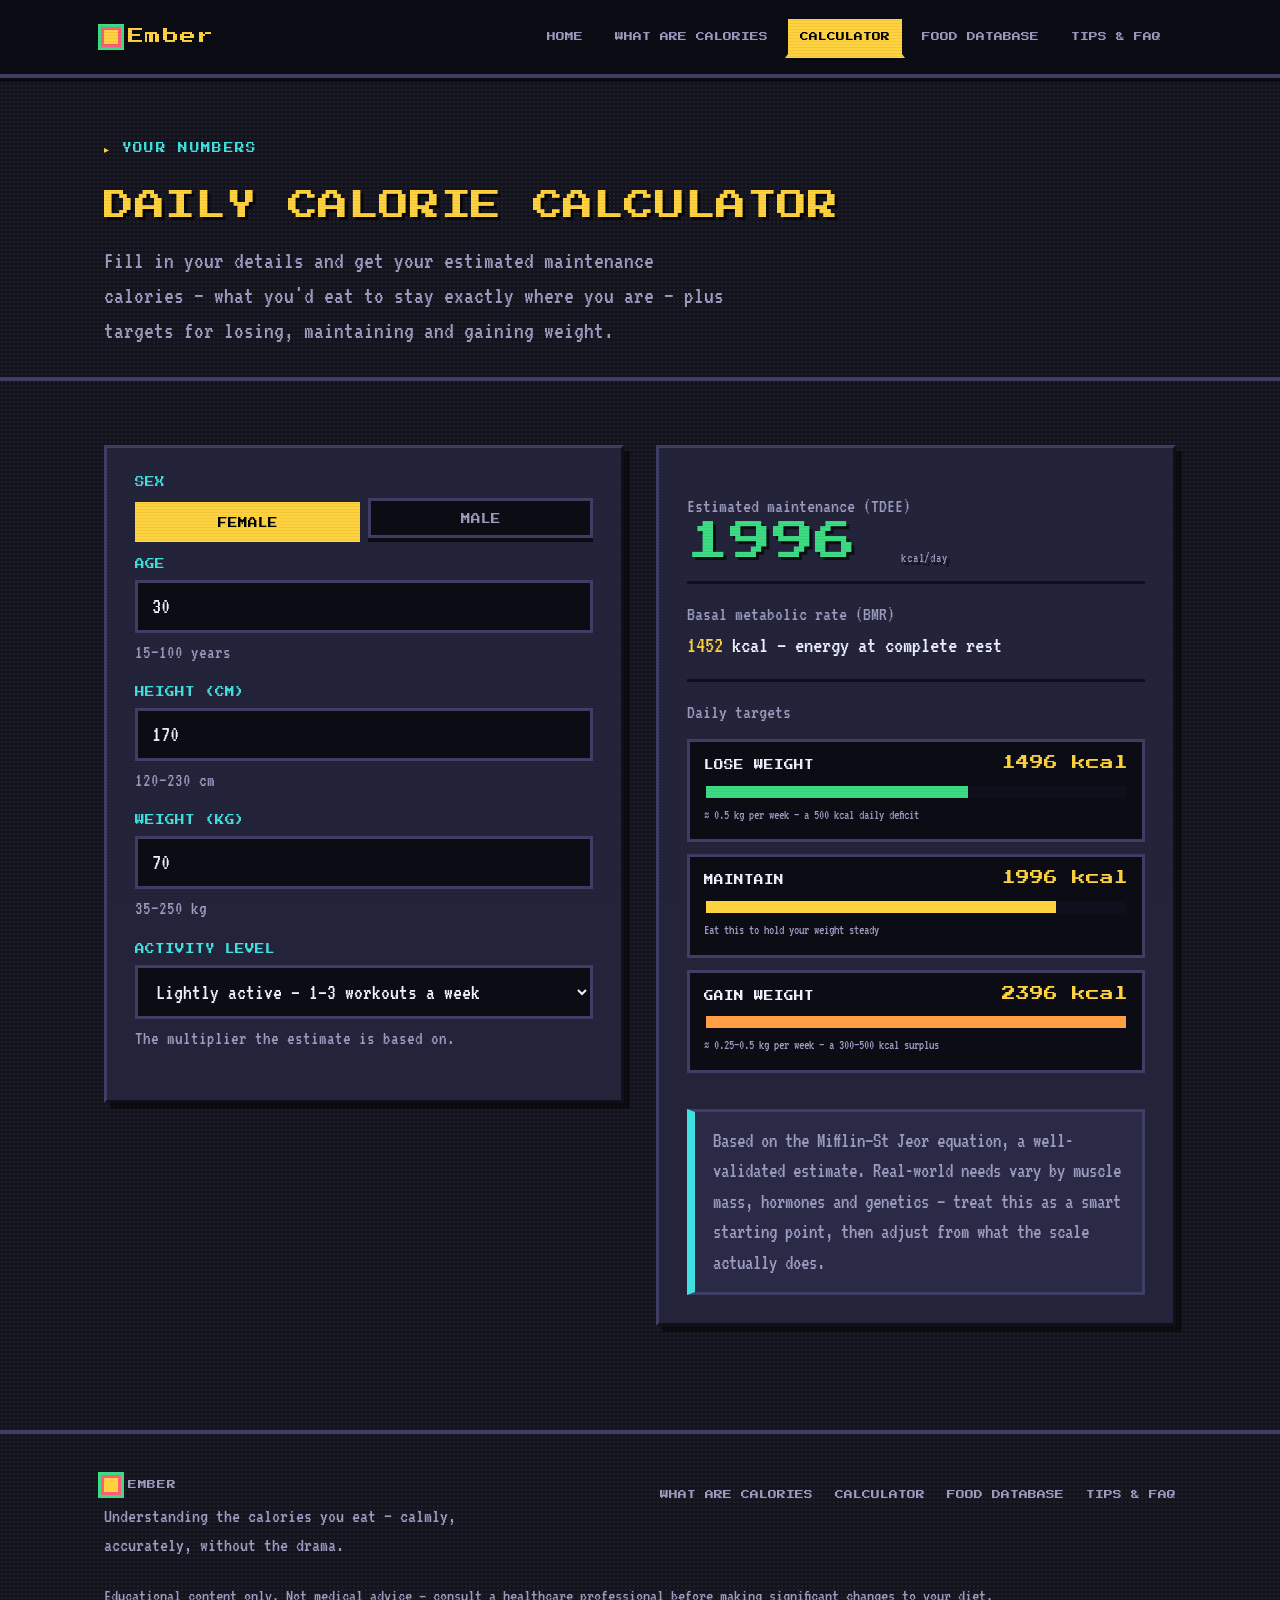
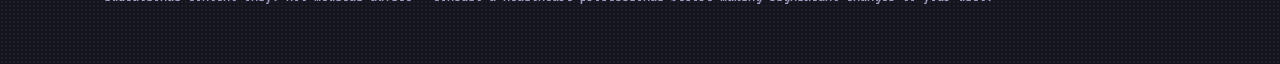
==== calculator.html @ fd805e04 "Add files via upload" ====
<!DOCTYPE html>
<html lang="en">
<head>
<meta charset="UTF-8">
<meta name="viewport" content="width=device-width, initial-scale=1.0">
<title>Calorie Calculator — Ember</title>
<meta name="description" content="Calculate your daily maintenance calories with the Mifflin-St Jeor formula, then see what eating for loss, maintenance or gain looks like.">
<link rel="preconnect" href="https://fonts.googleapis.com">
<link rel="preconnect" href="https://fonts.gstatic.com" crossorigin>
<link href="https://fonts.googleapis.com/css2?family=Press+Start+2P&family=VT323&display=swap" rel="stylesheet">
<link rel="stylesheet" href="styles.css">
</head>
<body>

<header class="site">
  <div class="wrap nav-inner">
    <a class="logo" href="index.html"><span class="dot"></span>Ember</a>
    <nav aria-label="Main">
      <ul>
        <li><a class="nav-link" href="index.html">Home</a></li>
        <li><a class="nav-link" href="what-are-calories.html">What are calories</a></li>
        <li><a class="nav-link active" href="calculator.html">Calculator</a></li>
        <li><a class="nav-link" href="foods.html">Food database</a></li>
        <li><a class="nav-link" href="tips.html">Tips &amp; FAQ</a></li>
      </ul>
    </nav>
  </div>
</header>

<main>
  <section class="page-hero">
    <div class="wrap">
      <p class="eyebrow">Your numbers</p>
      <h1>Daily calorie calculator</h1>
      <p class="lede">Fill in your details and get your estimated maintenance calories — what you'd eat to stay exactly where you are — plus targets for losing, maintaining and gaining weight.</p>
    </div>
  </section>

  <section>
    <div class="wrap calc-wrap">

      <!-- Inputs -->
      <form class="calc-panel" id="calcForm" novalidate>
        <div class="field">
          <label id="sexLabel">Sex</label>
          <div class="seg" role="radiogroup" aria-labelledby="sexLabel">
            <button type="button" class="toggle on" data-sex="female" aria-pressed="true">Female</button>
            <button type="button" class="toggle" data-sex="male" aria-pressed="false">Male</button>
          </div>
        </div>

        <div class="field">
          <label for="age">Age</label>
          <input type="number" id="age" min="15" max="100" value="30" inputmode="numeric">
          <div class="hint">15–100 years</div>
        </div>

        <div class="field">
          <label for="height">Height (cm)</label>
          <input type="number" id="height" min="120" max="230" value="170" inputmode="numeric">
          <div class="hint">120–230 cm</div>
        </div>

        <div class="field">
          <label for="weight">Weight (kg)</label>
          <input type="number" id="weight" min="35" max="250" value="70" inputmode="numeric">
          <div class="hint">35–250 kg</div>
        </div>

        <div class="field">
          <label for="activity">Activity level</label>
          <select id="activity">
            <option value="1.2">Sedentary — desk job, little exercise</option>
            <option value="1.375" selected>Lightly active — 1–3 workouts a week</option>
            <option value="1.55">Moderately active — 3–5 workouts a week</option>
            <option value="1.725">Very active — 6–7 workouts a week</option>
            <option value="1.9">Extremely active — physical job + training</option>
          </select>
          <div class="hint">The multiplier the estimate is based on.</div>
        </div>
      </form>

      <!-- Results -->
      <aside class="result-panel" aria-live="polite">
        <div class="result-row" style="border-top:none">
          <div class="label">Estimated maintenance (TDEE)</div>
          <div class="big-number"><span id="tdee">0</span> <small>kcal/day</small></div>
        </div>

        <div class="result-row">
          <div class="label">Basal metabolic rate (BMR)</div>
          <div class="value"><span id="bmr">0</span> kcal — energy at complete rest</div>
        </div>

        <div class="result-row">
          <div class="label">Daily targets</div>
          <div class="plan" style="margin-top:12px">
            <div class="plan-item plan-lose">
              <div class="row"><span class="tag">Lose weight</span><span class="kcal"><span id="cut">0</span> kcal</span></div>
              <div class="bar-track"><div class="bar-fill" id="cutBar" style="width:0%"></div></div>
              <div style="color:var(--muted);font-size:0.85rem;margin-top:6px">≈ 0.5 kg per week — a 500 kcal daily deficit</div>
            </div>
            <div class="plan-item plan-main">
              <div class="row"><span class="tag">Maintain</span><span class="kcal"><span id="maintain">0</span> kcal</span></div>
              <div class="bar-track"><div class="bar-fill" id="mainBar" style="width:0%"></div></div>
              <div style="color:var(--muted);font-size:0.85rem;margin-top:6px">Eat this to hold your weight steady</div>
            </div>
            <div class="plan-item plan-gain">
              <div class="row"><span class="tag">Gain weight</span><span class="kcal"><span id="gain">0</span> kcal</span></div>
              <div class="bar-track"><div class="bar-fill" id="gainBar" style="width:0%"></div></div>
              <div style="color:var(--muted);font-size:0.85rem;margin-top:6px">≈ 0.25–0.5 kg per week — a 300–500 kcal surplus</div>
            </div>
          </div>
        </div>

        <div class="note">
          Based on the Mifflin–St Jeor equation, a well-validated estimate. Real-world needs vary by muscle mass, hormones and genetics — treat this as a smart starting point, then adjust from what the scale actually does.
        </div>
      </aside>
    </div>
  </section>
</main>

<footer class="site">
  <div class="wrap">
    <div class="footer-grid">
      <div>
        <a class="logo" href="index.html" style="margin-bottom:10px"><span class="dot"></span>Ember</a>
        <p>Understanding the calories you eat — calmly, accurately, without the drama.</p>
      </div>
      <ul>
        <li><a href="what-are-calories.html">What are calories</a></li>
        <li><a href="calculator.html">Calculator</a></li>
        <li><a href="foods.html">Food database</a></li>
        <li><a href="tips.html">Tips &amp; FAQ</a></li>
      </ul>
    </div>
    <p class="disclaimer">Educational content only. Not medical advice — consult a healthcare professional before making significant changes to your diet.</p>
  </div>
</footer>

<script>
(function () {
  var els = {
    female: null, male: null,
    age: document.getElementById('age'),
    height: document.getElementById('height'),
    weight: document.getElementById('weight'),
    activity: document.getElementById('activity'),
    tdee: document.getElementById('tdee'),
    bmr: document.getElementById('bmr'),
    cut: document.getElementById('cut'),
    maintain: document.getElementById('maintain'),
    gain: document.getElementById('gain'),
    cutBar: document.getElementById('cutBar'),
    mainBar: document.getElementById('mainBar'),
    gainBar: document.getElementById('gainBar')
  };
  els.female = document.querySelector('.toggle[data-sex="female"]');
  els.male = document.querySelector('.toggle[data-sex="male"]');

  var sex = 'female';

  function clamp(v, min, max, fallback) {
    v = parseFloat(v);
    if (isNaN(v)) return fallback;
    return Math.min(max, Math.max(min, v));
  }

  function calculate() {
    var age = clamp(els.age.value, 15, 100, 30);
    var h = clamp(els.height.value, 120, 230, 170);
    var w = clamp(els.weight.value, 35, 250, 70);
    var mult = parseFloat(els.activity.value) || 1.375;

    var bmr = 10 * w + 6.25 * h - 5 * age + (sex === 'male' ? 5 : -161);
    var tdee = bmr * mult;

    var cut = Math.round(tdee - 500);
    var maintain = Math.round(tdee);
    var gain = Math.round(tdee + 400);

    els.bmr.textContent = Math.round(bmr);
    els.tdee.textContent = maintain;
    els.cut.textContent = cut;
    els.maintain.textContent = maintain;
    els.gain.textContent = gain;

    var maxVal = Math.max(cut, maintain, gain) || 1;
    els.cutBar.style.width = (cut / maxVal * 100) + '%';
    els.mainBar.style.width = (maintain / maxVal * 100) + '%';
    els.gainBar.style.width = (gain / maxVal * 100) + '%';
  }

  function setSex(s) {
    sex = s;
    els.female.classList.toggle('on', s === 'female');
    els.male.classList.toggle('on', s === 'male');
    els.female.setAttribute('aria-pressed', s === 'female');
    els.male.setAttribute('aria-pressed', s === 'male');
    calculate();
  }

  els.female.addEventListener('click', function () { setSex('female'); });
  els.male.addEventListener('click', function () { setSex('male'); });

  ['age', 'height', 'weight'].forEach(function (id) {
    document.getElementById(id).addEventListener('input', calculate);
  });
  els.activity.addEventListener('change', calculate);

  calculate();
})();
</script>
</body>
</html>
---- styles.css ----
/* ============================================================
   EMBER — PIXEL GAME UI
   Retro arcade HUD: Press Start 2P (display) + VT323 (body)
   NES beveled panels · segmented HP-style bars · chunky buttons
   ============================================================ */

:root {
  /* arcade palette — colors are semantic, not decorative:
     yellow = primary energy, green = on-budget/success,
     pink = warning/over, cyan = info, orange = surplus */
  --bg: #14141f;
  --panel: #23233a;
  --panel-2: #2a2a46;
  --frame-light: #3f3f66;
  --frame-dark: #10101c;
  --ink: #0c0c15;
  --text: #eef2ff;
  --muted: #9b9bc0;
  --accent: #ffd23f;      /* retro yellow */
  --accent-pink: #ff5c7a; /* warning / red */
  --green: #3ddc84;       /* success */
  --cyan: #41e0e0;        /* info */
  --orange: #ff9f45;      /* surplus / gain */
  --purple: #b18cff;

  --font-display: "Press Start 2P", "Courier New", monospace;
  --font-body: "VT323", "Courier New", monospace;
  --radius: 0px;
  --radius-sm: 0px;
  --maxw: 1120px;
}

* { box-sizing: border-box; }

html { scroll-behavior: smooth; }

body {
  margin: 0;
  font-family: var(--font-body);
  font-size: 21px;
  line-height: 1.45;
  color: var(--text);
  background-color: var(--bg);
  /* pixel dot-matrix background */
  background-image: radial-gradient(rgba(255,255,255,0.05) 1px, transparent 1px);
  background-size: 4px 4px;
  image-rendering: pixelated;
  -webkit-font-smoothing: none;
}

/* CRT scanlines overlay */
body::after {
  content: "";
  position: fixed;
  inset: 0;
  pointer-events: none;
  z-index: 9999;
  background: repeating-linear-gradient(0deg, rgba(0,0,0,0.14) 0 1px, transparent 1px 3px);
  opacity: 0.35;
}

::selection { background: var(--accent); color: #000; }

/* ---------- Typography ---------- */

h1, h2, h3, .display {
  font-family: var(--font-display);
  font-weight: 400;
  line-height: 1.5;
  letter-spacing: 0.02em;
  text-transform: uppercase;
  margin: 0;
  text-wrap: balance;
}

h1 {
  font-size: clamp(1.15rem, 3vw, 1.9rem);
  color: var(--accent);
  text-shadow: 3px 3px 0 rgba(0,0,0,0.6);
}
h2 {
  font-size: clamp(0.95rem, 2.4vw, 1.3rem);
  color: var(--accent);
  text-shadow: 2px 2px 0 rgba(0,0,0,0.6);
}
h3 { font-size: 0.85rem; color: var(--text); }

p { margin: 0 0 1em; text-wrap: pretty; }

.lede {
  font-size: 1.15em;
  color: var(--muted);
  max-width: 62ch;
}

.eyebrow {
  font-family: var(--font-display);
  font-size: 0.6rem;
  letter-spacing: 0.14em;
  text-transform: uppercase;
  color: var(--cyan);
  margin: 0 0 0.9rem;
}
.eyebrow::before { content: "▸ "; color: var(--accent); }

a { color: var(--cyan); text-decoration: none; }
a:hover { color: var(--accent); }

/* ---------- Layout ---------- */

.wrap {
  max-width: var(--maxw);
  margin: 0 auto;
  padding: 0 24px;
}

section { padding: 64px 0; }

.section-head { max-width: 640px; margin-bottom: 36px; }

/* ---------- HUD header / nav ---------- */

header.site {
  position: sticky;
  top: 0;
  z-index: 50;
  background: var(--ink);
  border-bottom: 4px solid var(--frame-light);
  box-shadow: 0 4px 0 rgba(0,0,0,0.5);
}

.nav-inner {
  display: flex;
  align-items: center;
  justify-content: space-between;
  gap: 20px;
  height: 74px;
}

.logo {
  font-family: var(--font-display);
  font-size: 1rem;
  color: var(--accent);
  text-decoration: none;
  display: flex;
  align-items: center;
  gap: 10px;
  white-space: nowrap;
  letter-spacing: 0.08em;
}

.logo .dot {
  width: 14px; height: 14px;
  display: inline-block;
  background: var(--accent);
  box-shadow: 0 0 0 3px var(--accent-pink), 0 0 0 6px var(--green);
}

nav ul {
  display: flex;
  list-style: none;
  margin: 0;
  padding: 0;
  gap: 2px;
}

nav a.nav-link {
  display: inline-block;
  padding: 12px 12px 10px;
  font-family: var(--font-display);
  font-size: 0.55rem;
  line-height: 1.4;
  text-decoration: none;
  text-transform: uppercase;
  color: var(--muted);
  border: 3px solid transparent;
  border-bottom-width: 4px;
  transition: color .1s, background .1s;
}

nav a.nav-link:hover { color: var(--text); background: var(--panel); }

nav a.nav-link.active {
  color: #000;
  background: var(--accent);
  border-color: var(--ink);
  border-bottom-color: var(--accent);
  text-shadow: none;
}

nav a.nav-link:focus-visible,
.btn:focus-visible,
.filter:focus-visible,
.toggle:focus-visible,
input:focus-visible,
select:focus-visible,
details summary:focus-visible {
  outline: 3px dashed var(--accent);
  outline-offset: 2px;
}

/* ---------- Pixel buttons ---------- */

.btn {
  display: inline-block;
  padding: 15px 22px 13px;
  font-family: var(--font-display);
  font-size: 0.65rem;
  text-transform: uppercase;
  letter-spacing: 0.05em;
  text-decoration: none;
  border: 3px solid var(--ink);
  box-shadow: 0 6px 0 var(--ink);
  cursor: pointer;
  transition: transform .05s, box-shadow .05s, filter .1s;
  image-rendering: pixelated;
}

.btn:hover { filter: brightness(1.12); }

.btn:active {
  transform: translateY(5px);
  box-shadow: 0 1px 0 var(--ink);
}

.btn-primary { background: var(--accent); color: #000; text-shadow: none; }
.btn-primary:hover { background: var(--orange); }

.btn-ghost {
  background: var(--panel);
  color: var(--text);
  box-shadow: 0 6px 0 var(--ink);
  border-color: var(--frame-light);
}
.btn-ghost:hover { background: var(--panel-2); color: var(--accent); }

/* ---------- Hero (home) ---------- */

.hero {
  padding: 84px 0 60px;
  border-bottom: 4px solid var(--frame-light);
  background:
    radial-gradient(600px 260px at 85% -10%, rgba(255,92,122,0.14) 0%, transparent 60%),
    radial-gradient(500px 240px at 0% 110%, rgba(65,224,224,0.12) 0%, transparent 55%);
}

.hero-grid {
  display: grid;
  grid-template-columns: 1.15fr 0.85fr;
  gap: 56px;
  align-items: center;
}

.hero .lede { margin: 22px 0 30px; }

.hero-actions { display: flex; gap: 14px; flex-wrap: wrap; }

/* NES window frame shared by panels */
.panel {
  background: var(--panel);
  border: 3px solid;
  border-color: var(--frame-light) var(--frame-dark) var(--frame-dark) var(--frame-light);
  box-shadow: 6px 6px 0 rgba(0,0,0,0.5);
}

/* macro "status screen" card */

.macro-card {
  padding: 26px 28px 30px;
  background: var(--panel);
  border: 3px solid;
  border-color: var(--frame-light) var(--frame-dark) var(--frame-dark) var(--frame-light);
  box-shadow: 6px 6px 0 rgba(0,0,0,0.5);
}

.macro-card h3 { color: var(--accent); margin-bottom: 6px; }
.macro-card .sub { color: var(--muted); font-size: 1em; margin-bottom: 20px; }

.donut-wrap { display: flex; align-items: center; gap: 26px; }

.legend { list-style: none; margin: 0; padding: 0; display: grid; gap: 12px; flex: 1; }

.legend li {
  display: grid;
  grid-template-columns: 18px 1fr auto;
  gap: 10px;
  align-items: center;
}

.legend .swatch {
  width: 18px; height: 18px;
  display: inline-block;
  border: 2px solid #000;
}

.legend .lbl { color: var(--muted); }
.legend .val { font-family: var(--font-display); font-size: 0.7rem; color: var(--text); }

/* ---------- Principles (numbered, game quest list) ---------- */

.principles {
  counter-reset: prin;
  display: grid;
  grid-template-columns: repeat(3, 1fr);
  gap: 24px;
  list-style: none;
  margin: 0;
  padding: 0;
}

.principles li {
  counter-increment: prin;
  background: var(--panel);
  border: 3px solid;
  border-color: var(--frame-light) var(--frame-dark) var(--frame-dark) var(--frame-light);
  box-shadow: 5px 5px 0 rgba(0,0,0,0.5);
  padding: 20px 20px 18px;
}

.principles li::before {
  content: "★ 0" counter(prin);
  font-family: var(--font-display);
  font-size: 0.6rem;
  color: var(--accent);
  display: block;
  margin-bottom: 14px;
}

.principles h3 { margin-bottom: 8px; }
.principles p { color: var(--muted); margin: 0; }

/* ---------- Explore cards ---------- */

.explore-grid {
  display: grid;
  grid-template-columns: repeat(3, 1fr);
  gap: 24px;
}

.explore-card {
  display: block;
  text-decoration: none;
  color: inherit;
  padding: 24px 22px 20px;
  background: var(--panel);
  border: 3px solid;
  border-color: var(--frame-light) var(--frame-dark) var(--frame-dark) var(--frame-light);
  box-shadow: 5px 5px 0 rgba(0,0,0,0.5);
  transition: transform .1s, background .1s;
}

.explore-card:hover {
  transform: translate(-2px, -2px);
  background: var(--panel-2);
  color: var(--text);
}

.explore-card .num {
  font-family: var(--font-display);
  color: var(--accent);
  font-size: 0.6rem;
}

.explore-card h3 { margin: 12px 0 8px; }
.explore-card p { color: var(--muted); margin: 0 0 16px; }
.explore-card .go { font-family: var(--font-display); font-size: 0.6rem; color: var(--cyan); }
.explore-card:hover .go { color: var(--accent); }

/* ---------- Page hero (subpages) ---------- */

.page-hero {
  padding: 64px 0 28px;
  border-bottom: 4px solid var(--frame-light);
}

.page-hero .wrap { display: grid; gap: 14px; }
.page-hero .lede { margin: 0; }

/* ---------- Generic two-col ---------- */

.two-col { display: grid; grid-template-columns: 1fr 1fr; gap: 48px; align-items: start; }

/* ---------- Def / stat tiles ---------- */

.def-grid { display: grid; grid-template-columns: repeat(3, 1fr); gap: 24px; }

.def-item {
  padding: 20px;
  background: var(--panel);
  border: 3px solid;
  border-color: var(--frame-light) var(--frame-dark) var(--frame-dark) var(--frame-light);
  box-shadow: 5px 5px 0 rgba(0,0,0,0.5);
}

.def-item .k {
  font-family: var(--font-display);
  font-size: 0.95rem;
  font-weight: 400;
  color: var(--accent);
  display: block;
  margin-bottom: 8px;
}
.def-item .v { color: var(--muted); }
.def-item .v strong { color: var(--text); }

/* ---------- Tables (pixel grid) ---------- */

table.data {
  width: 100%;
  border-collapse: collapse;
  border: 3px solid var(--frame-light);
  box-shadow: 5px 5px 0 rgba(0,0,0,0.5);
}

table.data th, table.data td {
  text-align: left;
  padding: 12px 16px;
  border: 2px solid var(--ink);
  font-size: 1em;
}

table.data thead th {
  font-family: var(--font-display);
  font-size: 0.58rem;
  letter-spacing: 0.06em;
  color: var(--accent);
  background: var(--panel-2);
}

table.data tbody tr:nth-child(even) td { background: #262640; }
table.data td.num { font-variant-numeric: tabular-nums; color: var(--accent); font-family: var(--font-display); font-size: 0.7rem; }

/* ---------- Myth / reality ---------- */

.myth {
  background: var(--panel);
  border: 3px solid var(--ink);
  border-left: 8px solid var(--accent-pink);
  box-shadow: 4px 4px 0 rgba(0,0,0,0.5);
  padding: 18px 22px;
  margin-bottom: 16px;
}

.myth .m {
  font-family: var(--font-display);
  font-size: 0.55rem;
  color: var(--accent-pink);
  margin-bottom: 6px;
}
.myth p { margin: 0; color: var(--muted); }
.myth p strong { color: var(--green); }

/* ---------- Calculator ---------- */

.calc-wrap {
  display: grid;
  grid-template-columns: 1fr 1fr;
  gap: 32px;
  align-items: start;
}

.calc-panel, .result-panel {
  padding: 28px;
  background: var(--panel);
  border: 3px solid;
  border-color: var(--frame-light) var(--frame-dark) var(--frame-dark) var(--frame-light);
  box-shadow: 6px 6px 0 rgba(0,0,0,0.5);
}

.field { margin-bottom: 20px; }

.field label {
  display: block;
  font-family: var(--font-display);
  font-size: 0.6rem;
  text-transform: uppercase;
  margin-bottom: 8px;
  color: var(--cyan);
}

.field .hint { color: var(--muted); font-size: 0.9em; margin-top: 6px; }

.field input[type="number"] {
  width: 100%;
  padding: 12px 14px;
  font-family: var(--font-body);
  font-size: 1.1em;
  color: var(--text);
  border: 3px solid var(--frame-light);
  background: var(--ink);
}

.field input[type="number"]:focus {
  outline: none;
  border-color: var(--accent);
  background: #15151f;
}

/* segmented sex toggle */
.seg { display: grid; grid-template-columns: 1fr 1fr; gap: 8px; }

.toggle {
  padding: 13px 8px 11px;
  text-align: center;
  font-family: var(--font-display);
  font-size: 0.6rem;
  text-transform: uppercase;
  border: 3px solid var(--frame-light);
  background: var(--ink);
  color: var(--muted);
  cursor: pointer;
  box-shadow: 0 4px 0 var(--ink);
}

.toggle:hover { color: var(--text); border-color: var(--accent); }

.toggle.on {
  background: var(--accent);
  border-color: var(--accent);
  color: #000;
  box-shadow: none;
  transform: translateY(4px);
}

.field select {
  width: 100%;
  padding: 12px 14px;
  font-family: var(--font-body);
  font-size: 1.05em;
  color: var(--text);
  border: 3px solid var(--frame-light);
  background: var(--ink);
  cursor: pointer;
}
.field select option { background: var(--panel); color: var(--text); }

/* result panel */
.result-panel { position: sticky; top: 100px; }

.big-number {
  font-family: var(--font-display);
  font-size: 2.6rem;
  line-height: 1;
  color: var(--green);
  text-shadow: 3px 3px 0 rgba(0,0,0,0.6);
  letter-spacing: 0.02em;
}
.big-number small { font-size: 0.85rem; color: var(--muted); font-family: var(--font-body); }

.result-row { border-top: 3px solid var(--frame-dark); padding: 16px 0; }

.result-row .label { color: var(--muted); font-size: 0.95em; }
.result-row .value { font-weight: 400; font-size: 1.1em; font-variant-numeric: tabular-nums; }
.result-row .value span { color: var(--accent); }

.plan { display: grid; gap: 12px; margin-top: 8px; }

.plan-item {
  border: 3px solid var(--frame-light);
  background: var(--ink);
  padding: 12px 14px 14px;
}
.plan-item .row { display: flex; justify-content: space-between; align-items: baseline; }
.plan-item .tag { font-family: var(--font-display); font-size: 0.6rem; text-transform: uppercase; color: var(--text); }
.plan-item .kcal { font-family: var(--font-display); font-size: 0.85rem; color: var(--accent); }

/* segmented pixel HP bars */
.bar-track {
  height: 16px;
  background: var(--frame-dark);
  border: 2px solid var(--ink);
  margin-top: 10px;
  overflow: hidden;
}
.bar-fill {
  height: 100%;
  background-image: repeating-linear-gradient(90deg, var(--bar-color, #fff) 0 6px, transparent 6px 8px);
  background-color: var(--bar-color, #fff);
  transition: width .2s steps(8);
}

.plan-lose { --bar-color: var(--green); }
.plan-main { --bar-color: var(--accent); }
.plan-gain { --bar-color: var(--orange); }

.note {
  background: var(--panel-2);
  border: 3px solid var(--frame-light);
  border-left: 8px solid var(--cyan);
  padding: 14px 18px;
  color: var(--muted);
  margin-top: 20px;
}

/* ---------- Food database ---------- */

.toolbar {
  display: flex;
  gap: 14px;
  flex-wrap: wrap;
  align-items: center;
  margin-bottom: 24px;
}

.search-box { flex: 1; min-width: 240px; position: relative; }

.search-box input {
  width: 100%;
  padding: 12px 16px 12px 44px;
  font-family: var(--font-body);
  font-size: 1.05em;
  color: var(--text);
  border: 3px solid var(--frame-light);
  background: var(--ink);
}

.search-box input:focus { outline: none; border-color: var(--accent); }

.search-box::before {
  content: "";
  position: absolute;
  left: 18px; top: 50%;
  width: 12px; height: 12px;
  transform: translateY(-70%) rotate(45deg);
  border: 2px solid var(--muted);
}
.search-box::after {
  content: "";
  position: absolute;
  left: 29px; top: 57%;
  width: 7px; height: 2px;
  background: var(--muted);
  transform: rotate(45deg);
}

.filters { display: flex; gap: 8px; flex-wrap: wrap; }

.filter {
  padding: 10px 14px 8px;
  border: 3px solid var(--frame-light);
  background: var(--panel);
  font-family: var(--font-display);
  font-size: 0.55rem;
  text-transform: uppercase;
  color: var(--muted);
  cursor: pointer;
  box-shadow: 0 4px 0 var(--ink);
}

.filter:hover { color: var(--text); border-color: var(--accent); }

.filter.on {
  background: var(--accent);
  border-color: var(--accent);
  color: #000;
  box-shadow: none;
  transform: translateY(4px);
}

.result-count { color: var(--muted); font-size: 0.95em; margin-bottom: 12px; }
.result-count::before { content: "▸ "; color: var(--cyan); }

.table-scroll { overflow-x: auto; }

.food-row.hidden { display: none; }

.macro-pill { display: inline-flex; gap: 12px; color: var(--muted); font-size: 0.9em; }
.macro-pill b { color: var(--text); font-variant-numeric: tabular-nums; }

/* ---------- Tips ---------- */

.tip { display: grid; grid-template-columns: 56px 1fr; gap: 22px; padding: 24px 0; border-bottom: 3px solid var(--frame-dark); }
.tip:first-of-type { border-top: 3px solid var(--frame-dark); }

.tip .n {
  font-family: var(--font-display);
  font-size: 0.95rem;
  color: #000;
  background: var(--accent);
  border: 3px solid var(--ink);
  box-shadow: 3px 3px 0 var(--ink);
  width: 56px; height: 56px;
  display: flex;
  align-items: center;
  justify-content: center;
  line-height: 1;
}

.tip h3 { color: var(--accent); margin-bottom: 6px; }
.tip p { color: var(--muted); margin: 0; }

/* mistakes list */
.mistakes { display: grid; grid-template-columns: 1fr 1fr; gap: 16px; list-style: none; margin: 0; padding: 0; }
.mistakes li {
  padding: 18px 20px;
  background: var(--panel);
  border: 3px solid;
  border-color: var(--frame-light) var(--frame-dark) var(--frame-dark) var(--frame-light);
  box-shadow: 4px 4px 0 rgba(0,0,0,0.5);
  color: var(--muted);
}
.mistakes li::before { content: "✕ "; color: var(--accent-pink); font-family: var(--font-display); font-size: 0.7rem; }
.mistakes li strong { color: var(--text); }

/* FAQ accordion */
.faq { max-width: 760px; }

.faq details {
  margin-bottom: 12px;
  background: var(--panel);
  border: 3px solid;
  border-color: var(--frame-light) var(--frame-dark) var(--frame-dark) var(--frame-light);
  box-shadow: 4px 4px 0 rgba(0,0,0,0.5);
}

.faq summary {
  list-style: none;
  cursor: pointer;
  padding: 16px 20px;
  font-family: var(--font-display);
  font-size: 0.6rem;
  text-transform: uppercase;
  color: var(--text);
  display: flex;
  justify-content: space-between;
  align-items: center;
  gap: 16px;
}
.faq summary::-webkit-details-marker { display: none; }

.faq summary::after {
  content: "+";
  font-size: 1.1rem;
  color: var(--accent);
  transition: transform .15s;
}

.faq details[open] summary::after { transform: rotate(45deg); }
.faq details[open] summary { background: var(--panel-2); }

.faq .body { padding: 0 20px 18px; color: var(--muted); }

/* ---------- CTA band ---------- */

.cta {
  background: var(--ink);
  color: var(--text);
  border: 4px solid var(--accent);
  border-color: var(--accent) var(--frame-dark) var(--frame-dark) var(--accent);
  box-shadow: 6px 6px 0 rgba(0,0,0,0.55);
  padding: 48px 44px;
  display: flex;
  align-items: center;
  justify-content: space-between;
  gap: 32px;
  flex-wrap: wrap;
  background-image: radial-gradient(rgba(255,210,63,0.07) 1px, transparent 1px);
  background-size: 6px 6px;
}

.cta h2 { color: var(--accent); }
.cta p { color: var(--muted); margin: 10px 0 0; max-width: 46ch; }

/* ---------- Footer ---------- */

footer.site {
  border-top: 4px solid var(--frame-light);
  padding: 44px 0 36px;
  margin-top: 40px;
}

.footer-grid { display: flex; justify-content: space-between; gap: 32px; flex-wrap: wrap; }
.footer-grid p { color: var(--muted); font-size: 0.95em; margin: 0; max-width: 44ch; }
.footer-grid ul { list-style: none; display: flex; gap: 22px; margin: 0; padding: 0; flex-wrap: wrap; }
.footer-grid a { color: var(--muted); font-family: var(--font-display); font-size: 0.55rem; text-transform: uppercase; text-decoration: none; }
.footer-grid a:hover { color: var(--accent); }

.disclaimer { margin-top: 24px; font-size: 0.85em; color: var(--muted); }

/* ---------- Responsive ---------- */

@media (max-width: 900px) {
  .hero-grid, .calc-wrap { grid-template-columns: 1fr; }
  .principles, .explore-grid, .def-grid, .mistakes { grid-template-columns: 1fr; }
  .two-col { grid-template-columns: 1fr; }
  .result-panel { position: static; }
  nav ul { gap: 0; }
  nav a.nav-link { padding: 12px 8px; font-size: 0.48rem; }
  .nav-inner { flex-wrap: wrap; height: auto; padding: 12px 0; }
}

@media (max-width: 560px) {
  body { font-size: 18px; }
  section { padding: 48px 0; }
  .hero { padding: 56px 0 40px; }
  .cta { padding: 36px 24px; }
}

@media (prefers-reduced-motion: reduce) {
  * { transition: none !important; animation: none !important; scroll-behavior: auto !important; }
}
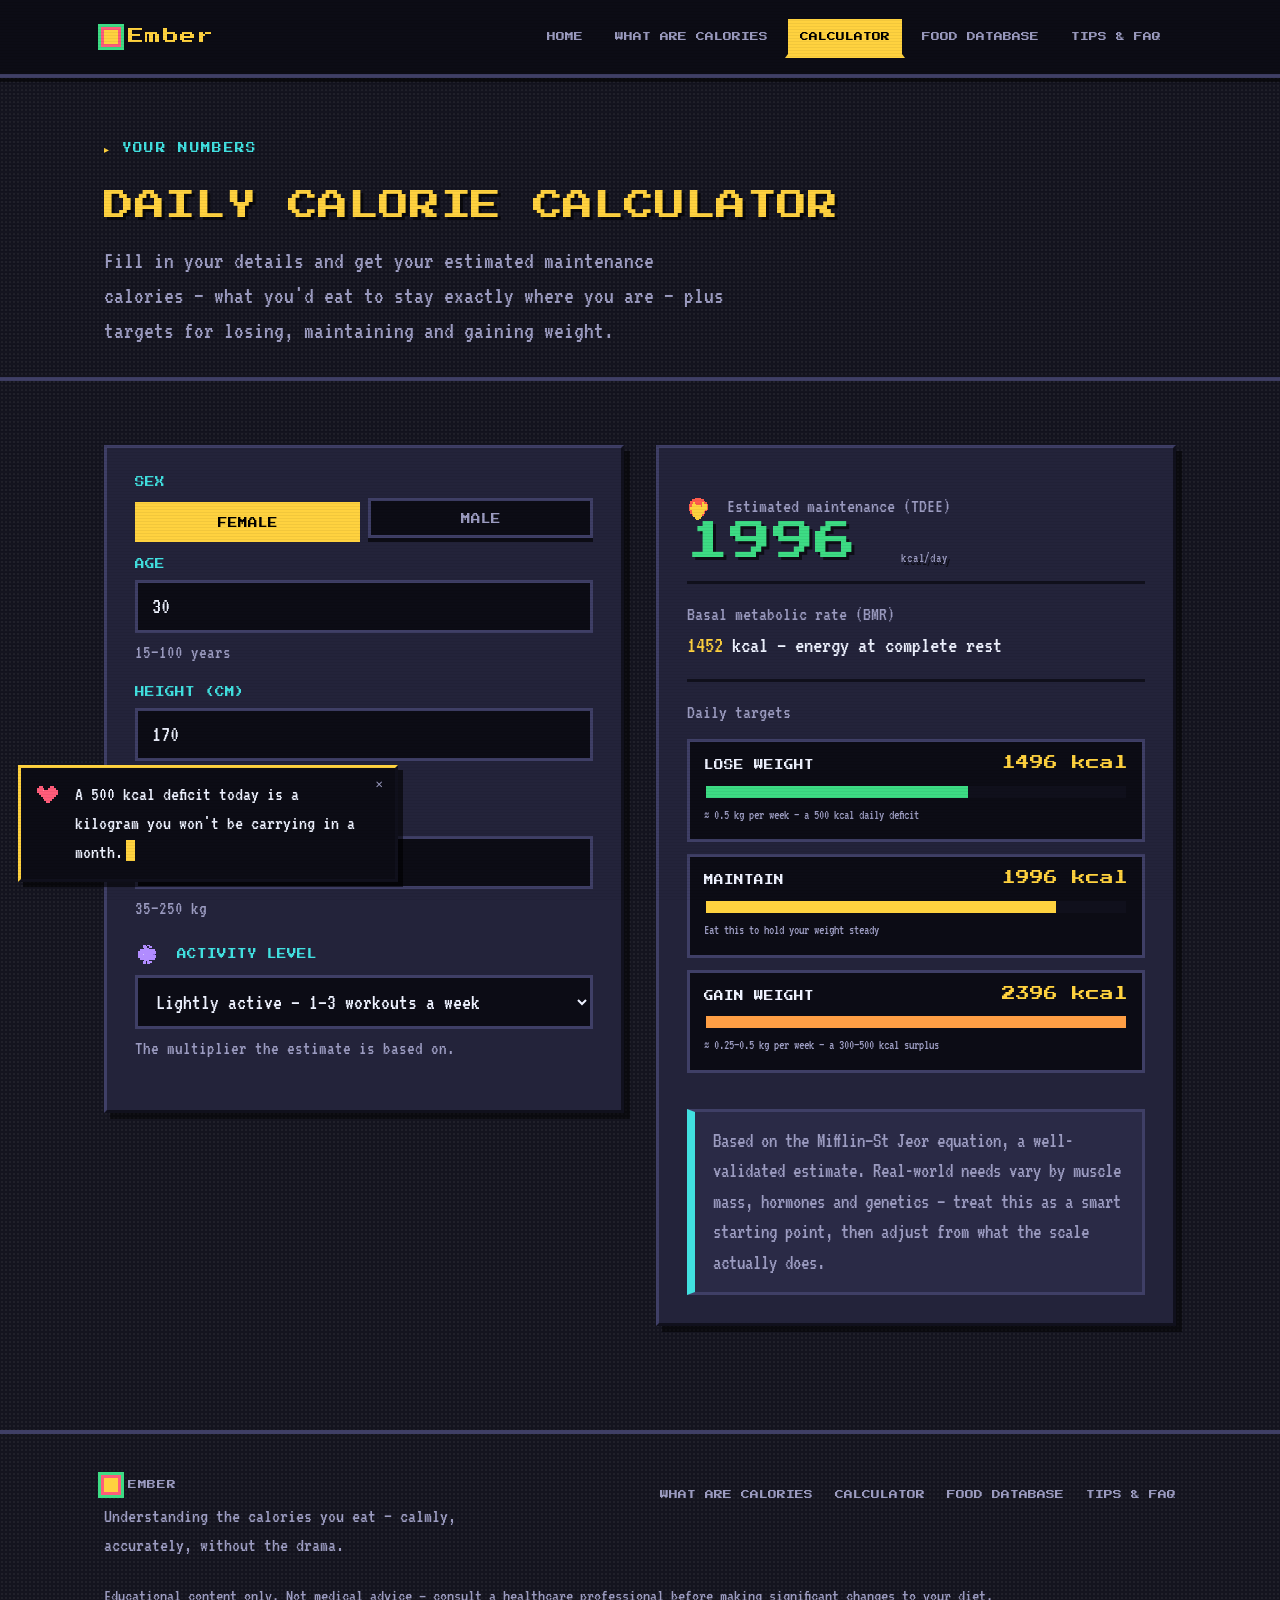
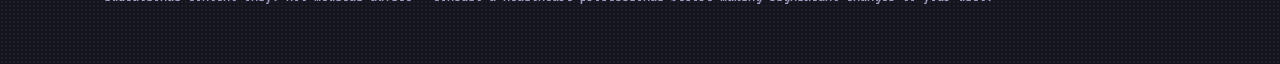
==== commit 303a81c1: "Add files via upload" ====
--- a/calculator.html
+++ b/calculator.html
@@ -9,8 +9,37 @@
 <link rel="preconnect" href="https://fonts.gstatic.com" crossorigin>
 <link href="https://fonts.googleapis.com/css2?family=Press+Start+2P&family=VT323&display=swap" rel="stylesheet">
 <link rel="stylesheet" href="styles.css">
+<meta name="robots" content="index, follow">
+<meta name="author" content="Ember">
+<meta name="theme-color" content="#14141f">
+<link rel="icon" type="image/svg+xml" href="img/favicon.svg">
+<link rel="canonical" href="https://ember-calorie.guide/calculator.html">
+<meta property="og:type" content="website">
+<meta property="og:site_name" content="Ember">
+<meta property="og:title" content="Daily Calorie Calculator — Ember">
+<meta property="og:description" content="Calculate your daily maintenance calories with the Mifflin-St Jeor formula, then see what eating for loss, maintenance or gain looks like.">
+<meta property="og:url" content="https://ember-calorie.guide/calculator.html">
+<meta property="og:image" content="https://ember-calorie.guide/img/og-banner.png">
+<meta property="og:locale" content="en_US">
+<meta name="twitter:card" content="summary_large_image">
+<meta name="twitter:title" content="Daily Calorie Calculator — Ember">
+<meta name="twitter:description" content="Calculate your daily maintenance calories with the Mifflin-St Jeor formula, then see what eating for loss, maintenance or gain looks like.">
+<meta name="twitter:image" content="https://ember-calorie.guide/img/og-banner.png">
+<script type="application/ld+json">
+{
+  "@context": "https://schema.org",
+  "@type": "WebPage",
+  "name": "Daily Calorie Calculator",
+  "description": "Calculate your daily maintenance calories with the Mifflin-St Jeor formula.",
+  "url": "https://ember-calorie.guide/calculator.html",
+  "inLanguage": "en",
+  "about": { "@type": "Thing", "name": "Calorie counting" }
+}
+</script>
 </head>
 <body>
+
+<a class="skip" href="#main">Skip to content</a>
 
 <header class="site">
   <div class="wrap nav-inner">
@@ -27,7 +56,7 @@
   </div>
 </header>
 
-<main>
+<main id="main">
   <section class="page-hero">
     <div class="wrap">
       <p class="eyebrow">Your numbers</p>
@@ -68,7 +97,7 @@
         </div>
 
         <div class="field">
-          <label for="activity">Activity level</label>
+          <label for="activity"><img class="sprite cell-sprite" src="img/gear.svg" alt="settings icon" width="20" height="20"> Activity level</label>
           <select id="activity">
             <option value="1.2">Sedentary — desk job, little exercise</option>
             <option value="1.375" selected>Lightly active — 1–3 workouts a week</option>
@@ -83,7 +112,7 @@
       <!-- Results -->
       <aside class="result-panel" aria-live="polite">
         <div class="result-row" style="border-top:none">
-          <div class="label">Estimated maintenance (TDEE)</div>
+          <div class="label"><img class="sprite cell-sprite" src="img/flame.svg" alt="flame icon" width="22" height="22"> Estimated maintenance (TDEE)</div>
           <div class="big-number"><span id="tdee">0</span> <small>kcal/day</small></div>
         </div>
 
@@ -139,6 +168,7 @@
   </div>
 </footer>
 
+<script src="script.js"></script>
 <script>
 (function () {
   var els = {
--- a/styles.css
+++ b/styles.css
@@ -777,6 +777,82 @@
 
 .disclaimer { margin-top: 24px; font-size: 0.85em; color: var(--muted); }
 
+/* ---------- Pixel sprites ---------- */
+
+.sprite {
+  image-rendering: pixelated;
+  image-rendering: crisp-edges;
+  display: inline-block;
+  vertical-align: middle;
+}
+
+.sprite-strip { display: flex; gap: 10px; align-items: center; flex-wrap: wrap; margin-top: 26px; }
+.sprite-strip .sprite { width: 42px; height: 42px; }
+
+.hero-sprites {
+  display: flex; gap: 12px; align-items: center; flex-wrap: wrap; justify-content: center;
+}
+.hero-sprites .sprite { width: 58px; height: 58px; }
+
+.cell-sprite { width: 24px; height: 24px; margin-right: 8px; vertical-align: middle; }
+.row-sprite { width: 26px; height: 26px; margin-right: 10px; vertical-align: middle; }
+
+/* skip link (a11y + SEO) */
+.skip {
+  position: absolute; left: -9999px; top: 0;
+  background: var(--accent); color: #000;
+  font-family: var(--font-display); font-size: 0.6rem;
+  padding: 12px 16px; z-index: 10000;
+}
+.skip:focus { left: 0; top: 0; }
+
+/* motivation status bar (floating, every page) */
+.statusbar {
+  position: fixed;
+  left: 18px; bottom: 18px;
+  z-index: 1000;
+  max-width: 380px;
+  background: var(--ink);
+  border: 3px solid;
+  border-color: var(--accent) var(--frame-dark) var(--frame-dark) var(--accent);
+  box-shadow: 5px 5px 0 rgba(0,0,0,0.6);
+  padding: 12px 30px 12px 14px;
+  font-family: var(--font-body);
+  font-size: 0.95em;
+  color: var(--text);
+  display: flex;
+  gap: 10px;
+  align-items: flex-start;
+}
+.statusbar .ico { width: 30px; height: 30px; flex: 0 0 30px; margin-top: 2px; cursor: pointer; }
+.statusbar .msg { margin: 0; }
+.statusbar .cursor {
+  display: inline-block; width: 9px; height: 1.05em;
+  background: var(--accent); vertical-align: -0.15em; margin-left: 3px;
+  animation: blink 1s steps(1) infinite;
+}
+.statusbar .dismiss {
+  position: absolute; top: 6px; right: 8px;
+  background: none; border: none; color: var(--muted);
+  font-family: var(--font-display); font-size: 0.65rem; cursor: pointer; padding: 4px;
+}
+.statusbar .dismiss:hover { color: var(--accent-pink); }
+
+@keyframes blink { 50% { opacity: 0; } }
+
+/* home quest / motivation panel */
+.quest-panel { display: flex; gap: 24px; align-items: center; flex-wrap: wrap; }
+.quest-ico { width: 88px; height: 88px; flex: 0 0 88px; }
+.quest-text { flex: 1; min-width: 240px; }
+.quest-text .qlabel { font-family: var(--font-display); font-size: 0.6rem; color: var(--cyan); text-transform: uppercase; margin-bottom: 10px; }
+.quest-text .quote { font-size: 1.25em; color: var(--text); margin: 0 0 10px; }
+.quest-text .quotee { color: var(--muted); font-size: 0.9em; }
+.quest-actions { display: flex; gap: 10px; margin-top: 16px; flex-wrap: wrap; }
+
+@media (max-width: 560px) {
+  .statusbar { left: 10px; right: 10px; max-width: none; }
+}
+
 /* ---------- Responsive ---------- */
 
 @media (max-width: 900px) {
